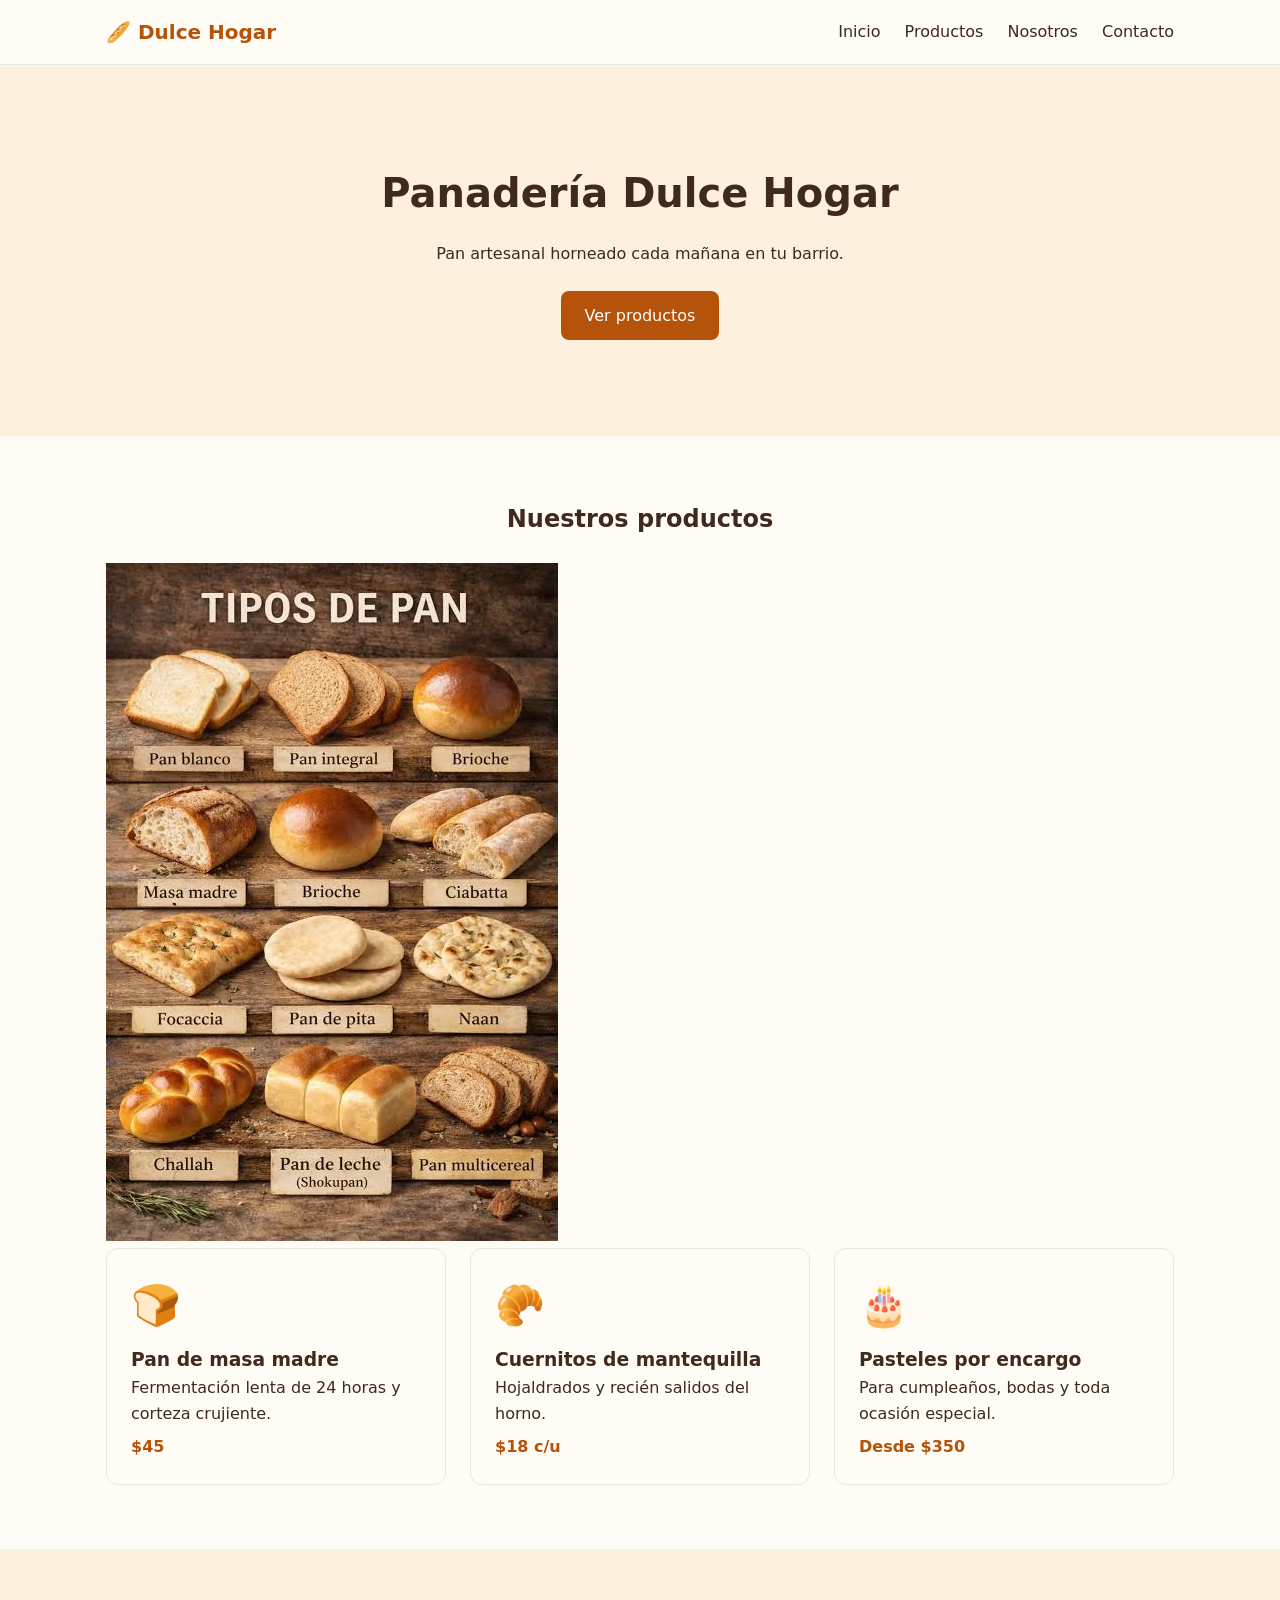
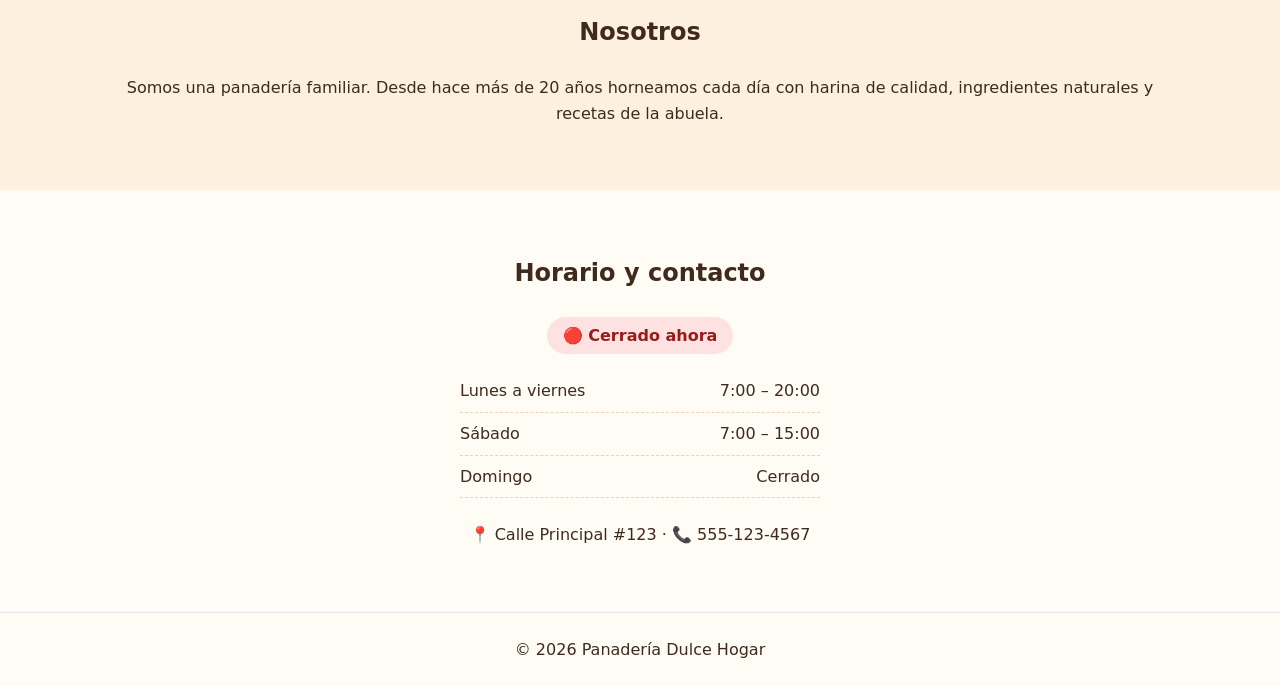
==== index.html @ 20350c75 "Tu mensaje descriptivo aquí" ====
<!DOCTYPE html>
<html lang="es">
<head>
  <meta charset="UTF-8">
  <meta name="viewport" content="width=device-width, initial-scale=1.0">
  <meta name="description" content="Pan artesanal horneado cada mañana en tu barrio.">
  <title>Panadería Dulce Hogar</title>
  <link rel="stylesheet" href="css/styles.css">
  <script src="js/main.js" defer></script>
</head>
<body>
  <header class="header">
    <div class="contenedor header__fila">
      <a href="#inicio" class="logo">🥖 Dulce Hogar</a>
      <button class="menu-boton" aria-label="Abrir menú" aria-expanded="false">☰</button>
      <nav class="nav">
        <a href="#inicio">Inicio</a>
        <a href="#productos">Productos</a>
        <a href="#nosotros">Nosotros</a>
        <a href="#contacto">Contacto</a>
      </nav>
    </div>
  </header>

  <main>
    <section id="inicio" class="hero">
      <div class="contenedor">
        <h1>Panadería Dulce Hogar</h1>
        <p>Pan artesanal horneado cada mañana en tu barrio.</p>
        <a href="#productos" class="boton">Ver productos</a>
      </div>
    </section>

    <section id="productos" class="seccion">
      <div class="contenedor">
        <h2>Nuestros productos</h2>
        <img src="img/images1.jpg" alt="Pan de masa madre" class="tarjeta__foto">
        <div class="tarjetas">
          <article class="tarjeta">
            <div class="tarjeta__icono">🍞</div>
            <h3>Pan de masa madre</h3>
            <p>Fermentación lenta de 24 horas y corteza crujiente.</p>
            <p class="tarjeta__precio">$45</p>
          </article>
          <article class="tarjeta">
            <div class="tarjeta__icono">🥐</div>
            <h3>Cuernitos de mantequilla</h3>
            <p>Hojaldrados y recién salidos del horno.</p>
            <p class="tarjeta__precio">$18 c/u</p>
          </article>
          <article class="tarjeta">
            <div class="tarjeta__icono">🎂</div>
            <h3>Pasteles por encargo</h3>
            <p>Para cumpleaños, bodas y toda ocasión especial.</p>
            <p class="tarjeta__precio">Desde $350</p>
          </article>
        </div>
      </div>
    </section>

    <section id="nosotros" class="seccion seccion--alterna">
      <div class="contenedor centrado">
        <h2>Nosotros</h2>
        <p>Somos una panadería familiar. Desde hace más de 20 años horneamos cada día con harina de calidad, ingredientes naturales y recetas de la abuela.</p>
      </div>
    </section>

    <section id="contacto" class="seccion">
      <div class="contenedor centrado">
        <h2>Horario y contacto</h2>
        <p id="estado" class="estado"></p>
        <ul class="horario">
          <li><span>Lunes a viernes</span><span>7:00 – 20:00</span></li>
          <li><span>Sábado</span><span>7:00 – 15:00</span></li>
          <li><span>Domingo</span><span>Cerrado</span></li>
        </ul>
        <p>📍 Calle Principal #123 · 📞 555-123-4567</p>
      </div>
    </section>
  </main>

  <footer class="footer">
    <div class="contenedor">
      <p>&copy; 2026 Panadería Dulce Hogar</p>
    </div>
  </footer>
</body>
</html>
---- css/styles.css ----
:root {
  --color-primario: #b45309;
  --color-texto: #3f2a1d;
  --color-fondo: #fffbf5;
  --color-alterno: #fdf0de;
  --fuente: system-ui, -apple-system, "Segoe UI", Roboto, sans-serif;
  --ancho-max: 1100px;
}

* { box-sizing: border-box; margin: 0; padding: 0; }

html { scroll-behavior: smooth; }

body {
  font-family: var(--fuente);
  color: var(--color-texto);
  background: var(--color-fondo);
  line-height: 1.6;
}

.contenedor { max-width: var(--ancho-max); margin: 0 auto; padding: 0 16px; }

/* Header */
.header { position: sticky; top: 0; background: var(--color-fondo); border-bottom: 1px solid #e5e7eb; }
.header__fila { display: flex; align-items: center; justify-content: space-between; height: 64px; }
.logo { font-weight: 700; font-size: 1.25rem; color: var(--color-primario); text-decoration: none; }
.nav { display: flex; gap: 24px; }
.nav a { color: var(--color-texto); text-decoration: none; }
.nav a:hover { color: var(--color-primario); }
.menu-boton { display: none; background: none; border: none; font-size: 1.5rem; cursor: pointer; }

/* Hero */
.hero { padding: 96px 0; text-align: center; background: var(--color-alterno); }
.hero h1 { font-size: 2.5rem; margin-bottom: 16px; }
.hero p { margin-bottom: 24px; }

.boton {
  display: inline-block; padding: 12px 24px; border-radius: 8px;
  background: var(--color-primario); color: #fff; text-decoration: none;
}

/* Secciones */
.seccion { padding: 64px 0; }
.seccion--alterna { background: var(--color-alterno); }
.seccion h2 { margin-bottom: 24px; text-align: center; }

.tarjetas { display: grid; grid-template-columns: repeat(auto-fit, minmax(240px, 1fr)); gap: 24px; }
.tarjeta { padding: 24px; border: 1px solid #e5e7eb; border-radius: 12px; }

/* Footer */
.footer { padding: 24px 0; text-align: center; border-top: 1px solid #e5e7eb; }

/* Celular */
@media (max-width: 700px) {
  .menu-boton { display: block; }
  .nav {
    display: none; position: absolute; top: 64px; left: 0; right: 0;
    flex-direction: column; gap: 0; background: var(--color-fondo);
    border-bottom: 1px solid #e5e7eb;
  }
  .nav.abierto { display: flex; }
  .nav a { padding: 12px 16px; }
  .hero h1 { font-size: 1.75rem; }
}

/* Extras de la panadería */
.tarjeta__icono { font-size: 2.5rem; margin-bottom: 8px; }
.tarjeta__precio { margin-top: 8px; font-weight: 700; color: var(--color-primario); }
.horario { list-style: none; max-width: 360px; margin: 0 auto 24px; }
.horario li { display: flex; justify-content: space-between; padding: 8px 0; border-bottom: 1px dashed #e7d3b8; }
.centrado { text-align: center; }

/* Aviso de abierto / cerrado */
.estado { display: inline-block; margin-bottom: 16px; padding: 6px 16px; border-radius: 999px; font-weight: 700; }
.estado--abierto { background: #dcfce7; color: #166534; }
.estado--cerrado { background: #fee2e2; color: #991b1b; }
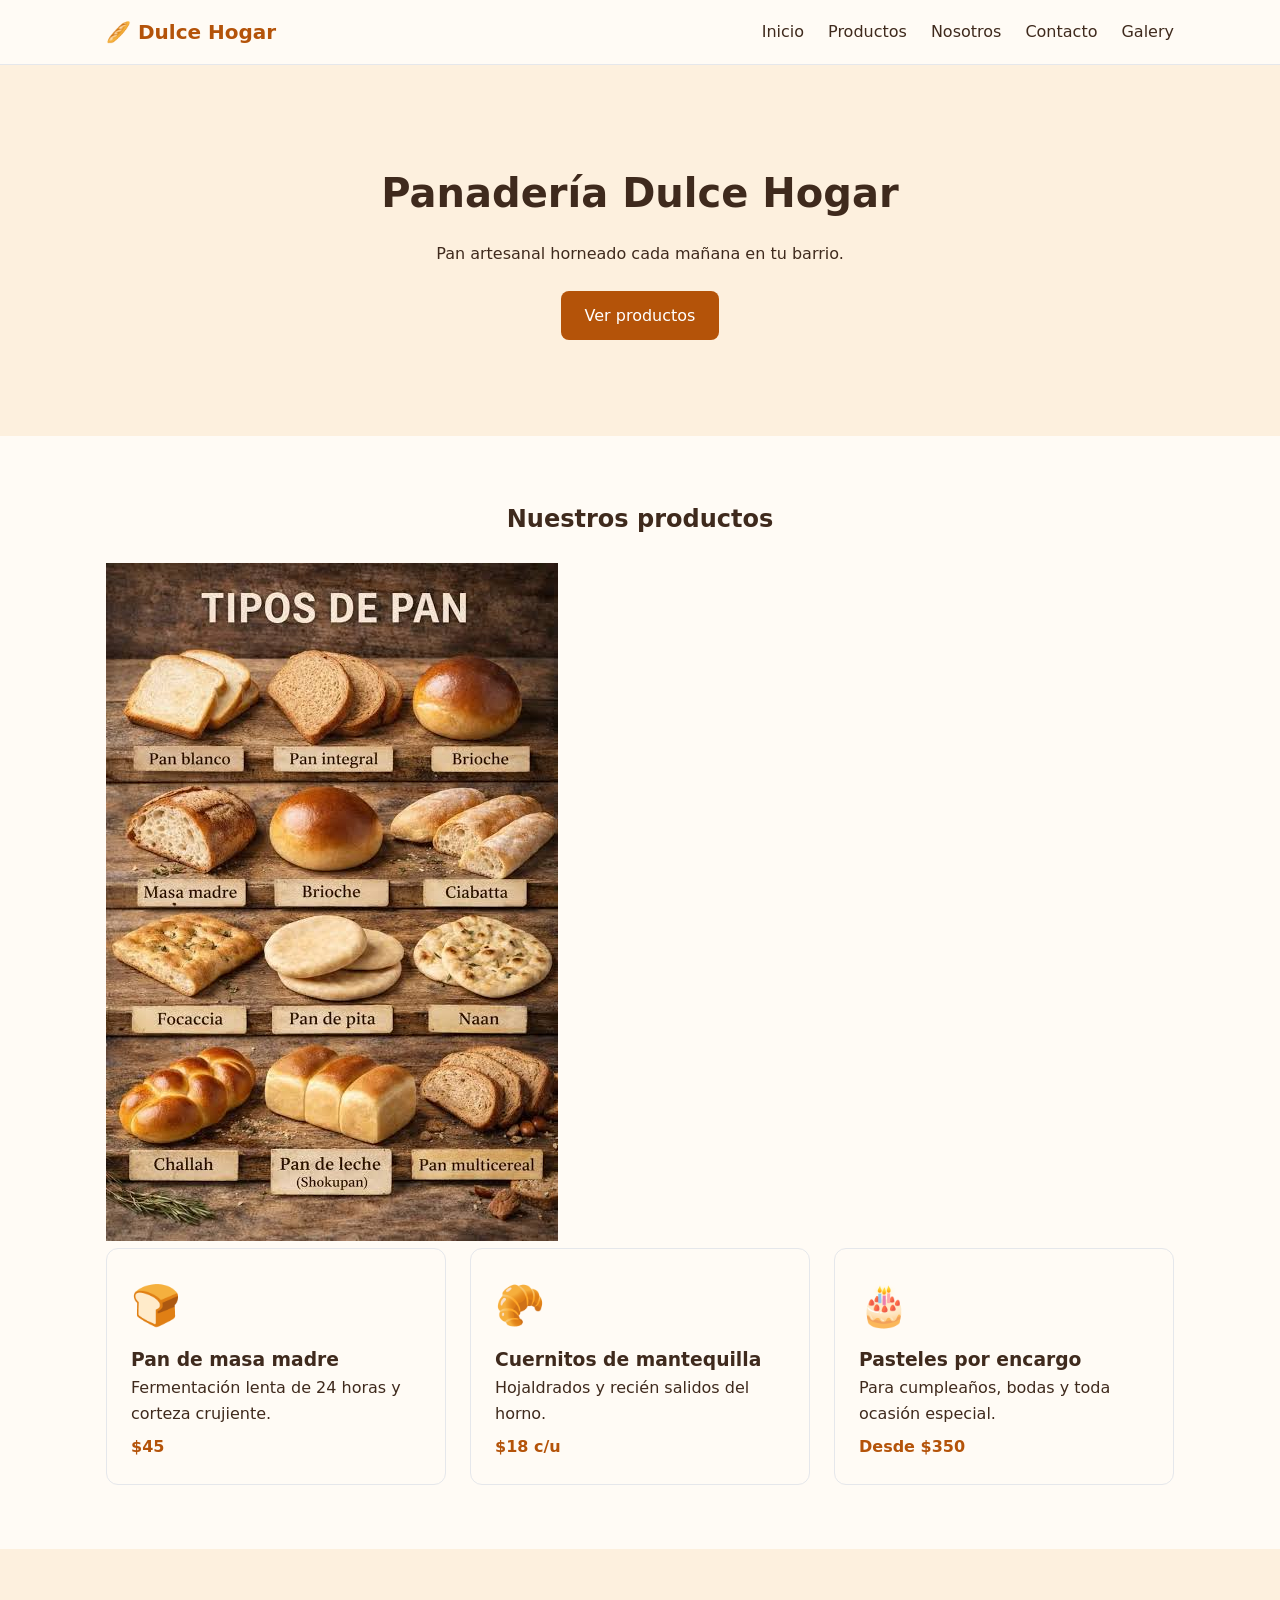
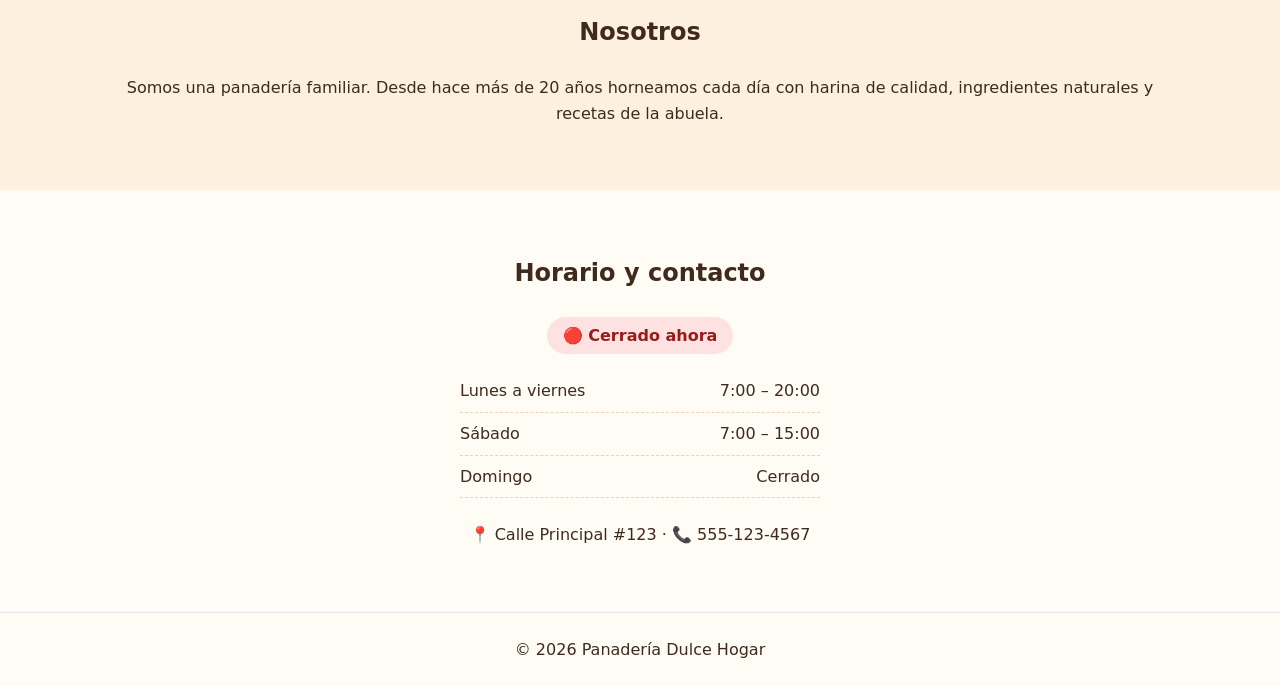
==== commit 258823ae: "Agrega página Galery con galería de fotos - galery.html: galería de 6 fotos (img/foto-1.jpg … foto-6" ====
--- a/index.html
+++ b/index.html
@@ -18,6 +18,7 @@
         <a href="#productos">Productos</a>
         <a href="#nosotros">Nosotros</a>
         <a href="#contacto">Contacto</a>
+        <a href="galery.html">Galery</a>
       </nav>
     </div>
   </header>
--- a/css/styles.css
+++ b/css/styles.css
@@ -74,3 +74,9 @@
 .estado { display: inline-block; margin-bottom: 16px; padding: 6px 16px; border-radius: 999px; font-weight: 700; }
 .estado--abierto { background: #dcfce7; color: #166534; }
 .estado--cerrado { background: #fee2e2; color: #991b1b; }
+
+/* Página: galery */
+.galeria { display: grid; grid-template-columns: repeat(auto-fit, minmax(260px, 1fr)); gap: 24px; }
+.galeria figure { border: 1px solid #e5e7eb; border-radius: 12px; overflow: hidden; background: var(--color-fondo); }
+.galeria img { display: block; width: 100%; aspect-ratio: 4 / 3; object-fit: cover; background: var(--color-alterno); }
+.galeria figcaption { padding: 12px 16px; font-weight: 600; }
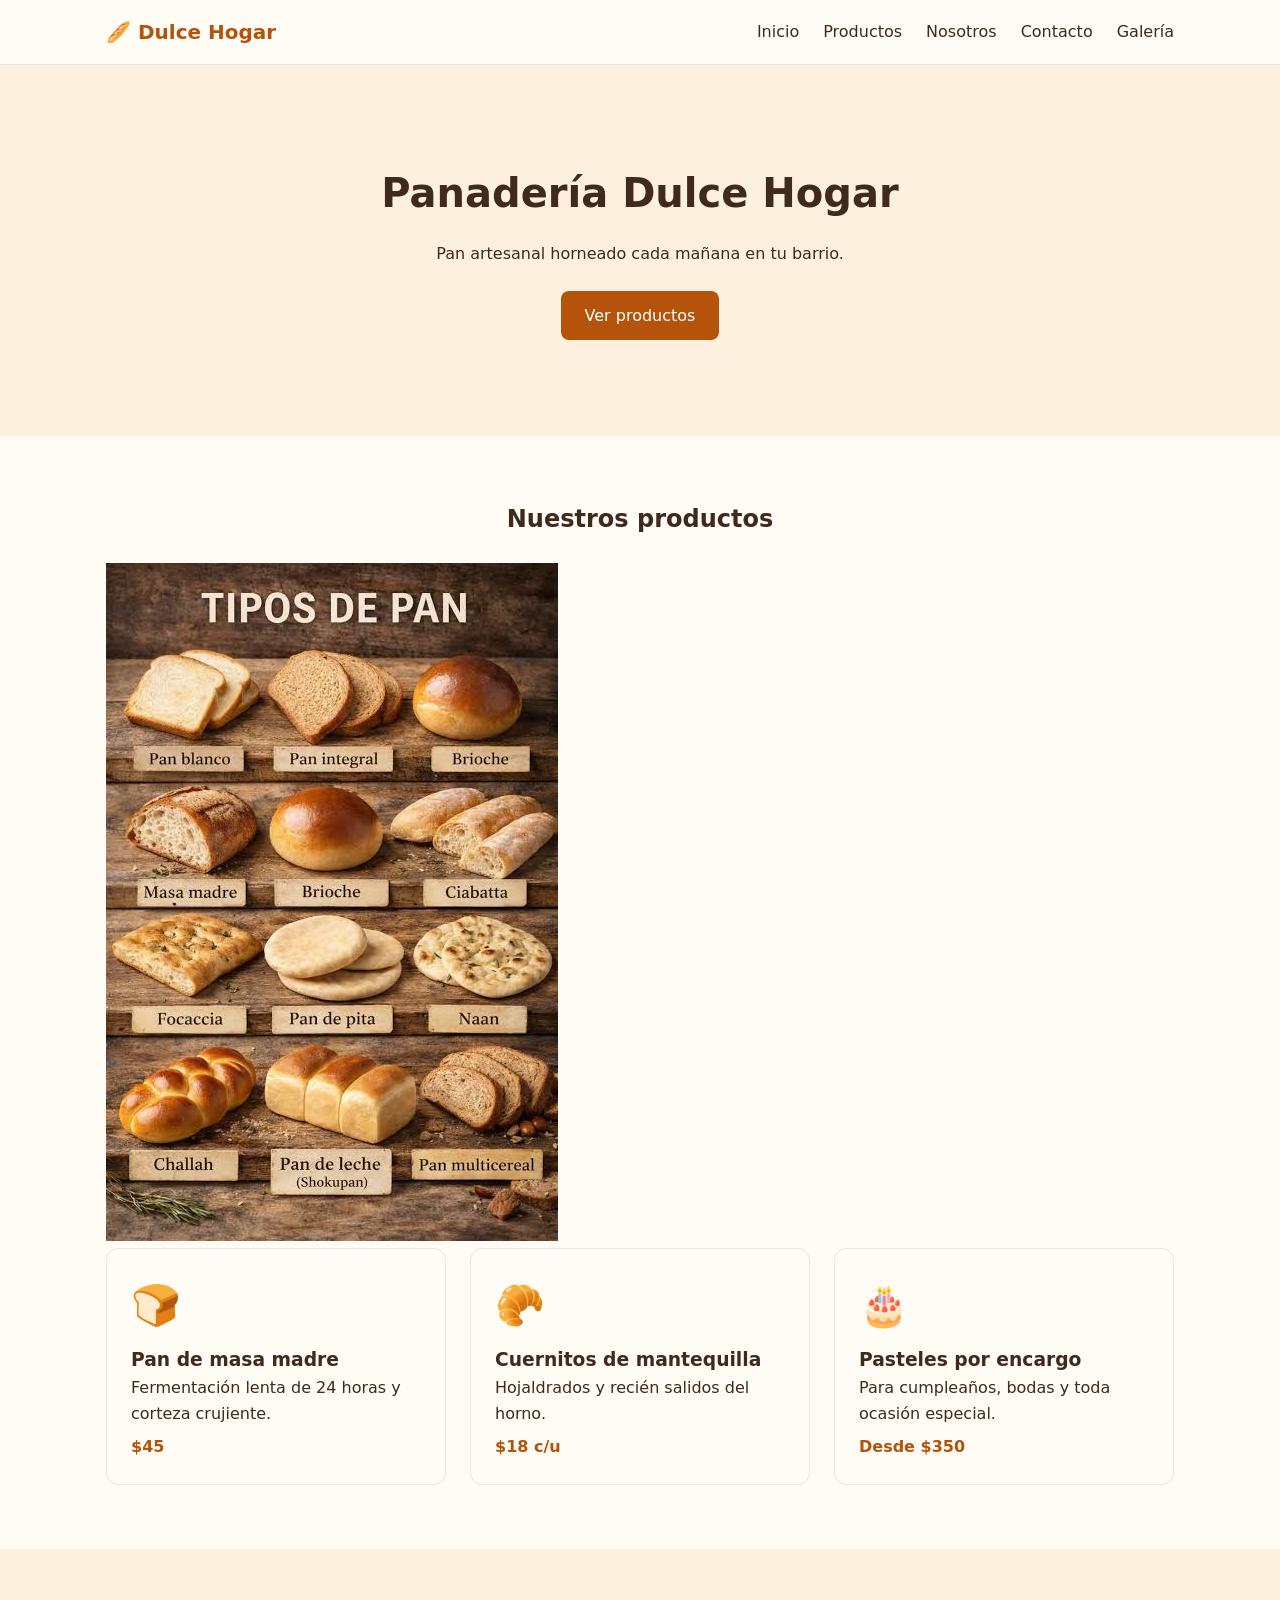
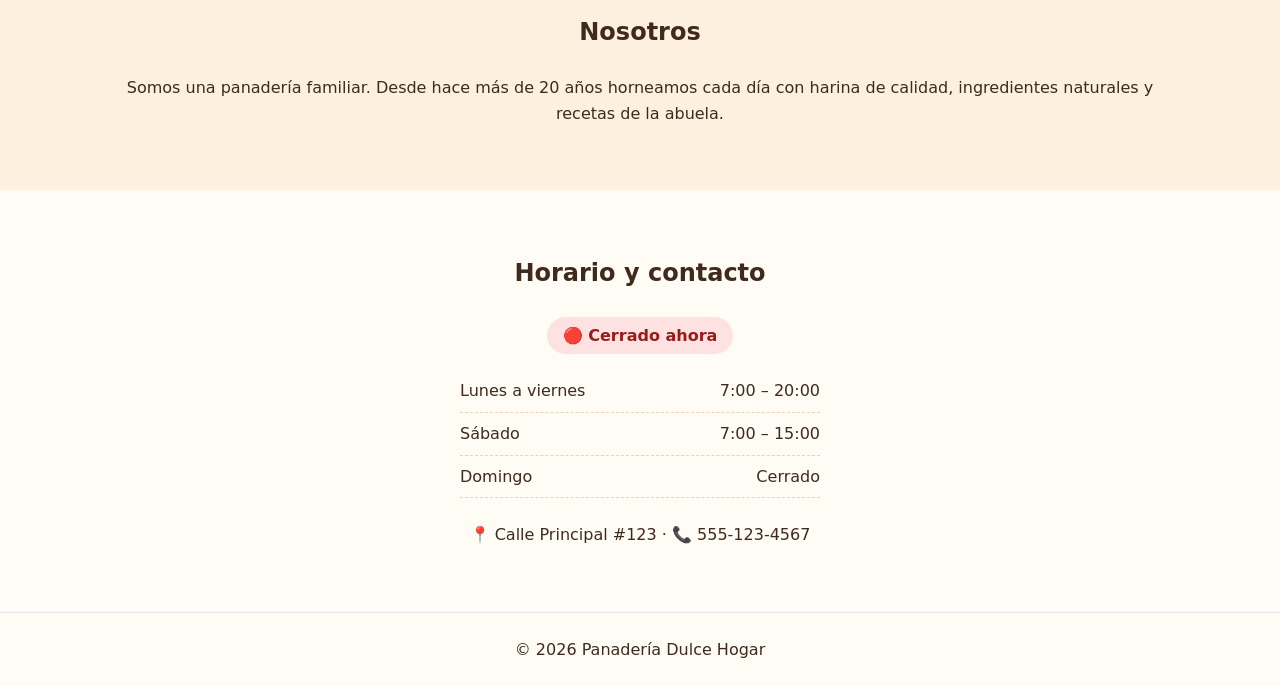
==== commit 6cd3c867: "Corrige nombre del menú: Galery -> Galería Co-Authored-By: Claude Haiku 5.5 <noreply@anthropic.com>" ====
--- a/index.html
+++ b/index.html
@@ -18,7 +18,7 @@
         <a href="#productos">Productos</a>
         <a href="#nosotros">Nosotros</a>
         <a href="#contacto">Contacto</a>
-        <a href="galery.html">Galery</a>
+        <a href="galery.html">Galería</a>
       </nav>
     </div>
   </header>
